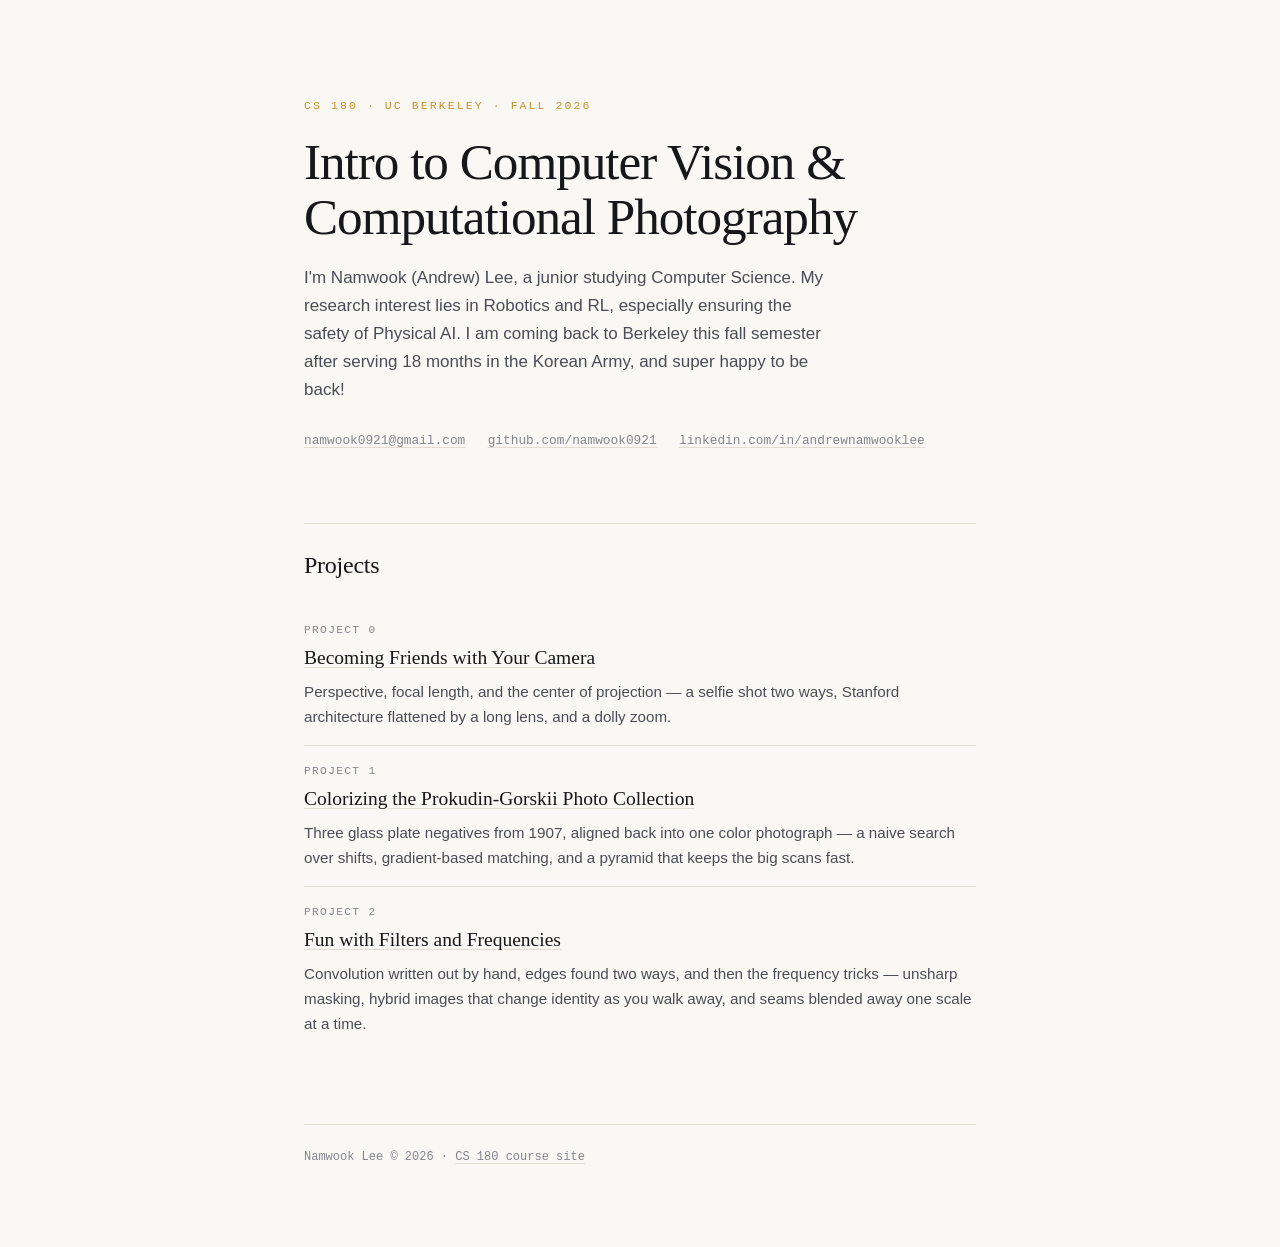
==== cs180/index.html @ e30edbf9 "Publish personal homepage with CS 180 coursework subfolder" ====
<!DOCTYPE html>
<html lang="en">
<head>
<meta charset="utf-8">
<meta name="viewport" content="width=device-width, initial-scale=1">
<title>Namwook Lee — CS 180, UC Berkeley</title>
<meta name="description" content="Coursework for CS 180: Intro to Computer Vision and Computational Photography at UC Berkeley, Fall 2026.">
<meta name="author" content="Namwook Lee">
<meta property="og:type" content="website">
<meta property="og:title" content="Namwook Lee — CS 180">
<meta property="og:description" content="Projects for CS 180 at UC Berkeley, Fall 2026.">
<link rel="icon" href="data:image/svg+xml,<svg xmlns='http://www.w3.org/2000/svg' viewBox='0 0 100 100'><rect width='100' height='100' rx='22' fill='%23003262'/><circle cx='50' cy='50' r='22' fill='none' stroke='%23fdb515' stroke-width='8'/><circle cx='50' cy='50' r='7' fill='%23fdb515'/></svg>">
<style>
  :root {
    color-scheme: light;
    --paper: #faf8f4;
    --ink: #16171a;
    --ink-2: #4a4d55;
    --ink-3: #83868f;
    --rule: #e2ddd2;
    --gold: #c9922b;   /* California Gold */
    --serif: "Iowan Old Style", "Palatino Linotype", Palatino, Georgia, serif;
    --sans: -apple-system, BlinkMacSystemFont, "Segoe UI", Helvetica, Arial, sans-serif;
    --mono: ui-monospace, SFMono-Regular, Menlo, Consolas, monospace;
  }
  @media (prefers-color-scheme: dark) {
    :root {
      color-scheme: dark;
      --paper: #0f1113; --ink: #edeae4; --ink-2: #b3b0aa; --ink-3: #7d7b76;
      --rule: #2a2e33; --gold: #f0b53f;
    }
  }

  * { box-sizing: border-box; }
  body {
    margin: 0 auto; padding: 0 1.5rem 5rem; max-width: 720px;
    background: var(--paper); color: var(--ink);
    font-family: var(--sans); font-size: 17px; line-height: 1.65;
    -webkit-font-smoothing: antialiased;
  }
  a { color: inherit; text-decoration-color: var(--rule); text-underline-offset: 3px; }
  a:hover { text-decoration-color: var(--gold); }

  header { padding: clamp(3rem, 10vw, 6rem) 0 0; }
  .course {
    font-family: var(--mono); font-size: .72rem; letter-spacing: .18em;
    text-transform: uppercase; color: var(--gold); margin: 0 0 1.2rem;
  }
  h1 {
    font-family: var(--serif); font-weight: 500; font-size: clamp(2.1rem, 6vw, 3.2rem);
    line-height: 1.08; letter-spacing: -.02em; margin: 0 0 1.2rem;
  }
  .lede { color: var(--ink-2); margin: 0 0 1.6rem; max-width: 55ch; }
  .meta {
    display: flex; flex-wrap: wrap; gap: .3rem 1.4rem;
    font-family: var(--mono); font-size: .8rem; color: var(--ink-3);
  }

  h2 {
    font-family: var(--serif); font-weight: 500; font-size: 1.5rem; letter-spacing: -.01em;
    margin: clamp(3rem, 7vw, 4.5rem) 0 1.2rem; padding-top: 1.4rem;
    border-top: 1px solid var(--rule);
  }

  ul.projects { list-style: none; margin: 0; padding: 0; }
  ul.projects li { padding: 1rem 0; border-bottom: 1px solid var(--rule); }
  ul.projects li:last-child { border-bottom: none; }
  .no {
    font-family: var(--mono); font-size: .7rem; letter-spacing: .12em;
    text-transform: uppercase; color: var(--ink-3);
  }
  .title { font-family: var(--serif); font-size: 1.22rem; margin: .15rem 0 .3rem; }
  .desc { color: var(--ink-2); font-size: .95rem; margin: 0; }
  .soon { color: var(--ink-3); }
  .soon .title { color: var(--ink-3); }

  p.body { color: var(--ink-2); max-width: 62ch; }

  footer {
    margin-top: clamp(3rem, 7vw, 4.5rem); padding-top: 1.4rem; border-top: 1px solid var(--rule);
    font-family: var(--mono); font-size: .75rem; color: var(--ink-3);
  }
</style>
</head>
<body>

<header>
  <p class="course">CS&nbsp;180 · UC Berkeley · Fall&nbsp;2026</p>
  <h1>Intro to Computer Vision &amp; Computational Photography</h1>
  <p class="lede">
    I'm Namwook (Andrew) Lee, a junior studying Computer Science. My research interest lies in
    Robotics and RL, especially ensuring the safety of Physical AI. I am coming back to Berkeley
    this fall semester after serving 18 months in the Korean Army, and super happy to be back!
  </p>
  <div class="meta">
    <a href="mailto:namwook0921@gmail.com">namwook0921@gmail.com</a>
    <a href="https://github.com/namwook0921">github.com/namwook0921</a>
    <a href="https://www.linkedin.com/in/andrewnamwooklee">linkedin.com/in/andrewnamwooklee</a>
  </div>
</header>

<main>
  <h2>Projects</h2>
  <ul class="projects">
    <li>
      <div class="no">Project 0</div>
      <div class="title"><a href="proj0/">Becoming Friends with Your Camera</a></div>
      <p class="desc">
        Perspective, focal length, and the center of projection — a selfie shot two ways, Stanford
        architecture flattened by a long lens, and a dolly zoom.
      </p>
    </li>
    <li>
      <div class="no">Project 1</div>
      <div class="title"><a href="proj1/">Colorizing the Prokudin-Gorskii Photo Collection</a></div>
      <p class="desc">
        Three glass plate negatives from 1907, aligned back into one color photograph — a naive
        search over shifts, gradient-based matching, and a pyramid that keeps the big scans fast.
      </p>
    </li>
    <li>
      <div class="no">Project 2</div>
      <div class="title"><a href="proj2/">Fun with Filters and Frequencies</a></div>
      <p class="desc">
        Convolution written out by hand, edges found two ways, and then the frequency tricks — unsharp
        masking, hybrid images that change identity as you walk away, and seams blended away one scale
        at a time.
      </p>
    </li>
  </ul>

</main>

<footer>
  Namwook Lee © 2026 ·
  <a href="https://cal-cs180.github.io/fa26/">CS 180 course site</a>
</footer>

</body>
</html>
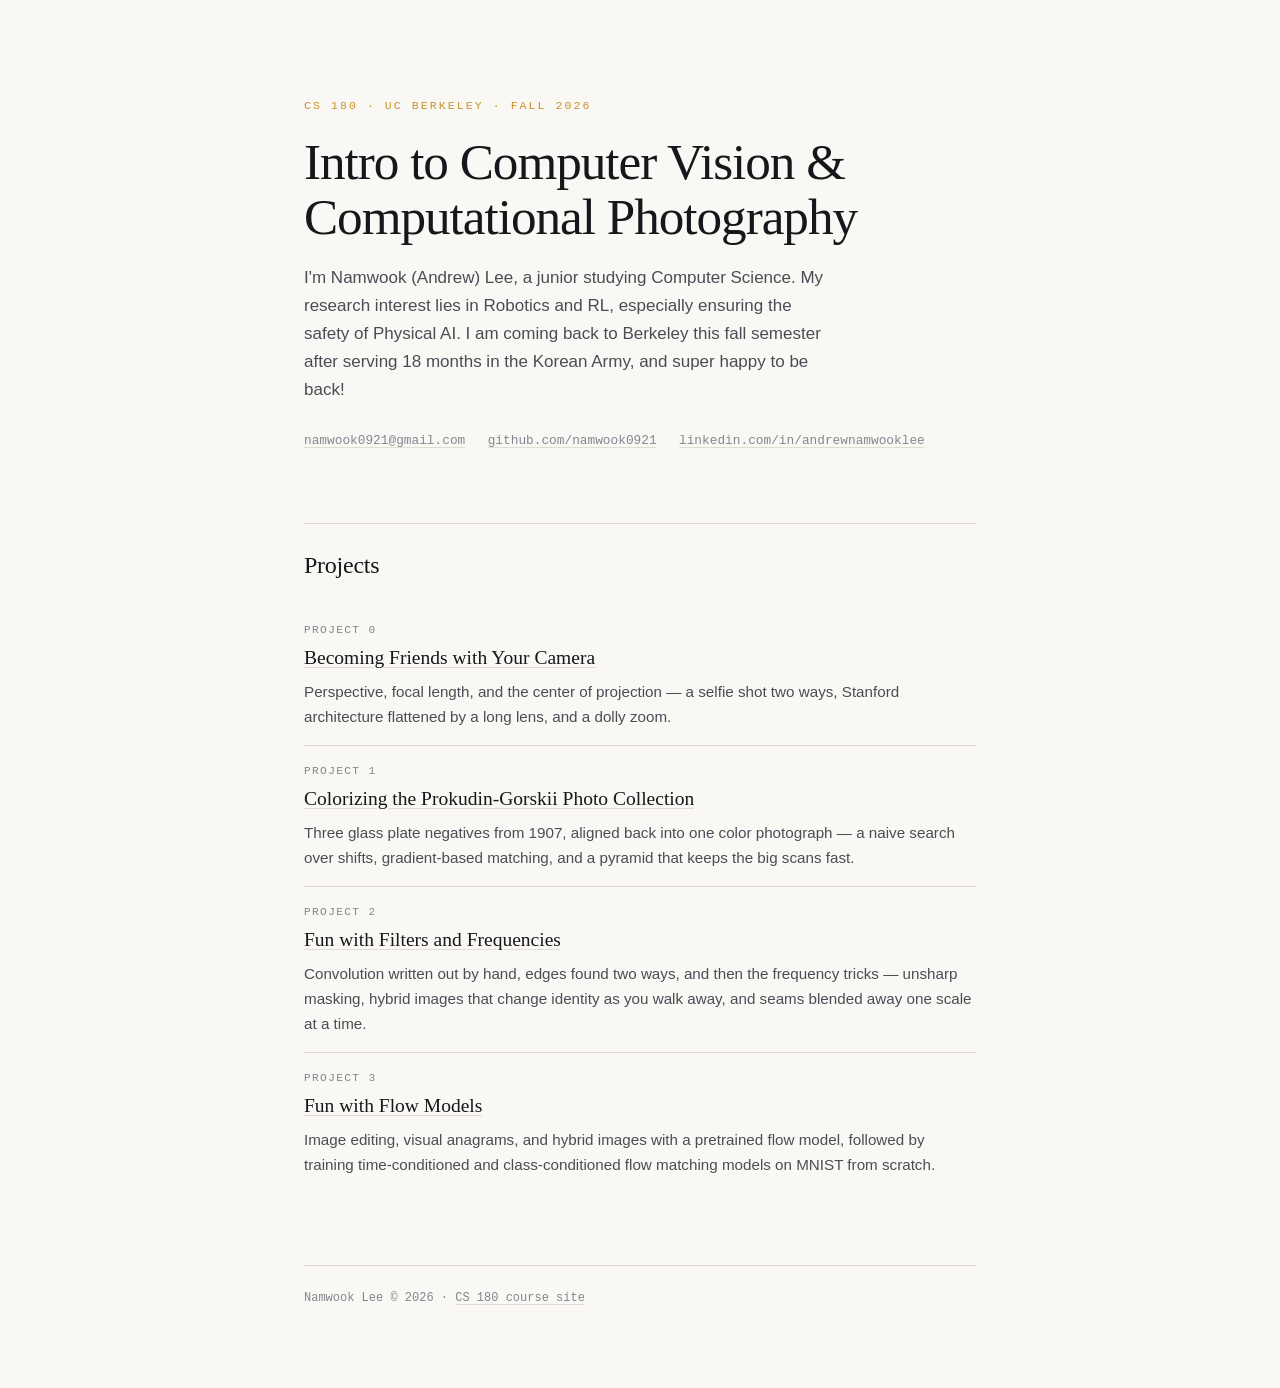
==== commit d582461d: "Link Project 3 from the CS 180 projects page" ====
--- a/cs180/index.html
+++ b/cs180/index.html
@@ -127,6 +127,14 @@
         at a time.
       </p>
     </li>
+    <li>
+      <div class="no">Project 3</div>
+      <div class="title"><a href="proj3/">Fun with Flow Models</a></div>
+      <p class="desc">
+        Image editing, visual anagrams, and hybrid images with a pretrained flow model, followed by
+        training time-conditioned and class-conditioned flow matching models on MNIST from scratch.
+      </p>
+    </li>
   </ul>
 
 </main>
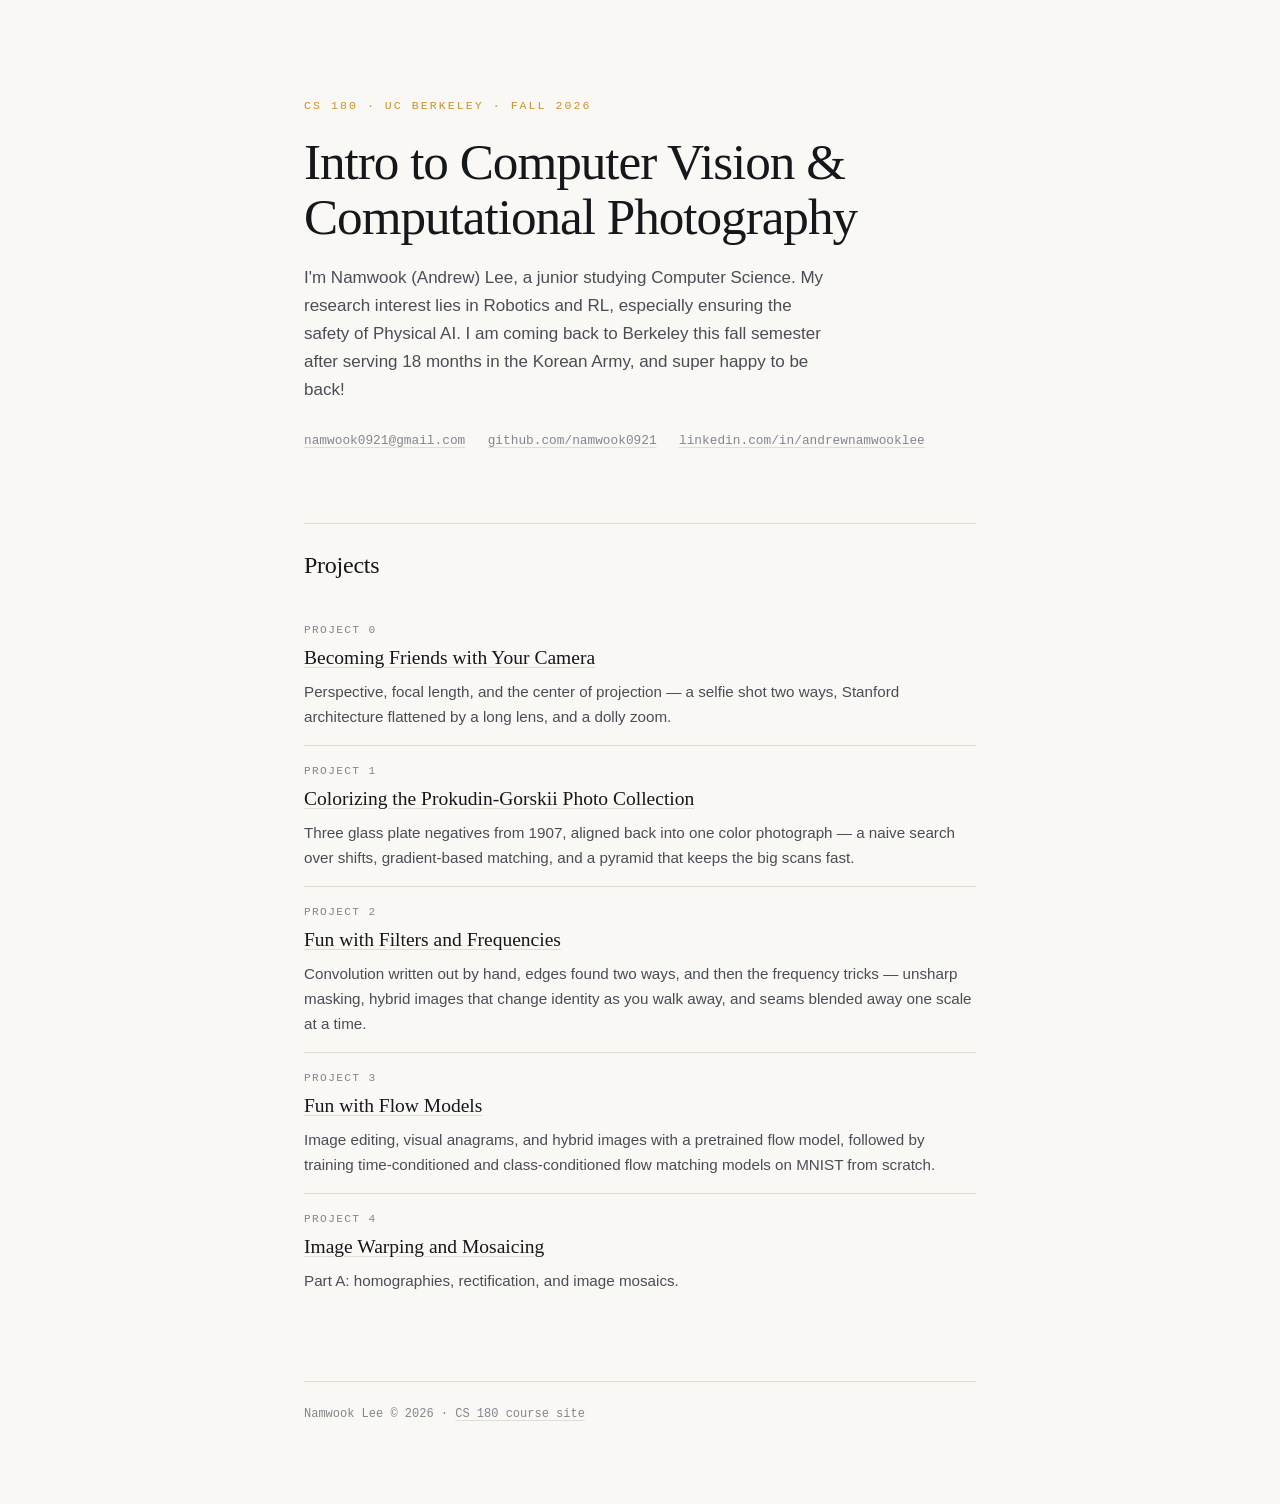
==== commit 782f9499: "Add Project 4A image warping and mosaicing website Snapchat-themed page for Part A with homographies" ====
--- a/cs180/index.html
+++ b/cs180/index.html
@@ -135,6 +135,13 @@
         training time-conditioned and class-conditioned flow matching models on MNIST from scratch.
       </p>
     </li>
+    <li>
+      <div class="no">Project 4</div>
+      <div class="title"><a href="proj4/">Image Warping and Mosaicing</a></div>
+      <p class="desc">
+        Part A: homographies, rectification, and image mosaics.
+      </p>
+    </li>
   </ul>
 
 </main>
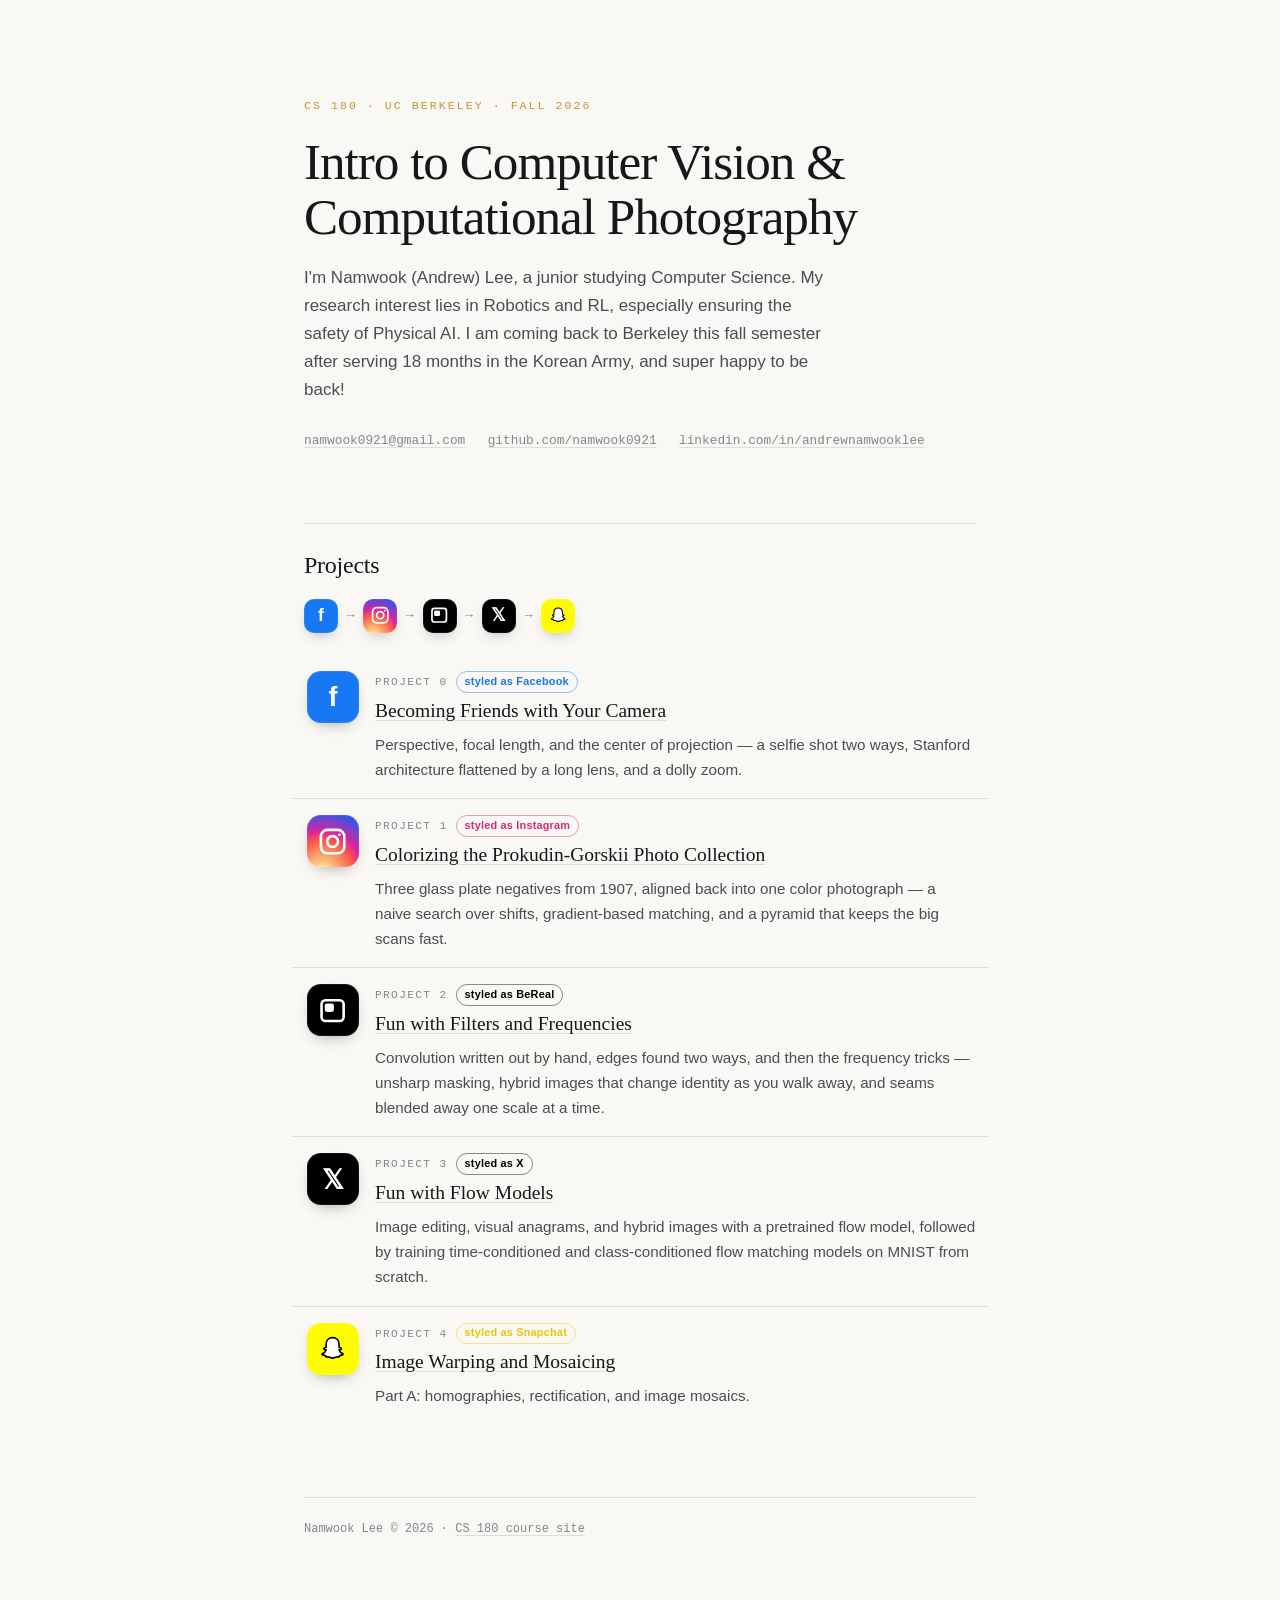
==== commit 44863870: "Show each project's social app on the CS 180 projects page Co-Authored-By: Claude Opus 5.5 <noreply@" ====
--- a/cs180/index.html
+++ b/cs180/index.html
@@ -62,9 +62,48 @@
     border-top: 1px solid var(--rule);
   }
 
+  /* Each project page is dressed up as a different social app. */
+  .fb   { --app: #1877f2; }
+  .ig   { --app: #d62976; }
+  .br   { --app: #000; }
+  .x    { --app: #000; }
+  .snap { --app: #e6c800; }
+  @media (prefers-color-scheme: dark) { .br, .x { --app: #f2f2f2; } }
+
+  .appicon {
+    width: 52px; height: 52px; border-radius: 14px; flex: none;
+    display: grid; place-items: center; color: #fff; text-decoration: none;
+    box-shadow: 0 6px 16px -8px rgba(0,0,0,.45), inset 0 0 0 1px rgba(255,255,255,.08);
+    transition: transform .15s ease;
+  }
+  .appicon svg { width: 60%; height: 60%; }
+  .appicon b { font-family: var(--sans); font-size: 1.7rem; line-height: 1; }
+  .fb .appicon   { background: #1877f2; }
+  .ig .appicon   { background: radial-gradient(circle at 30% 107%, #fdf497 0%, #fd5949 45%, #d6249f 60%, #285aeb 90%); }
+  .br .appicon   { background: #000; }
+  .x .appicon    { background: #000; }
+  .snap .appicon { background: #fffc00; color: #000; }
+  @media (prefers-color-scheme: dark) { .br .appicon, .x .appicon { box-shadow: inset 0 0 0 1px #3a3d42; } }
+
+  .apps { display: flex; flex-wrap: wrap; align-items: center; gap: .55rem; margin: -.4rem 0 1.4rem; }
+  .apps .appicon { width: 34px; height: 34px; border-radius: 10px; }
+  .apps .appicon b { font-size: 1.1rem; }
+  .apps .arrow { color: var(--ink-3); font-family: var(--mono); font-size: .8rem; }
+  .apps a:hover .appicon, ul.projects li:hover .appicon { transform: translateY(-2px) rotate(-4deg); }
+
   ul.projects { list-style: none; margin: 0; padding: 0; }
-  ul.projects li { padding: 1rem 0; border-bottom: 1px solid var(--rule); }
+  ul.projects li {
+    display: flex; gap: 1rem; align-items: flex-start;
+    padding: 1rem .8rem; margin: 0 -.8rem; border-bottom: 1px solid var(--rule);
+    border-left: 3px solid transparent; transition: background .15s ease, border-color .15s ease;
+  }
   ul.projects li:last-child { border-bottom: none; }
+  ul.projects li:hover { background: color-mix(in srgb, var(--app) 7%, transparent); border-left-color: var(--app); }
+  .styled {
+    display: inline-block; margin-left: .5rem; padding: .05rem .5rem; border-radius: 999px;
+    font-family: var(--sans); font-size: .68rem; font-weight: 600; letter-spacing: .02em; text-transform: none;
+    color: var(--app); border: 1px solid color-mix(in srgb, var(--app) 45%, transparent);
+  }
   .no {
     font-family: var(--mono); font-size: .7rem; letter-spacing: .12em;
     text-transform: uppercase; color: var(--ink-3);
@@ -101,46 +140,72 @@
 
 <main>
   <h2>Projects</h2>
+  <div class="apps" aria-label="Each project page is styled as a different social app">
+    <span class="fb"><a class="appicon" href="proj0/" aria-label="Facebook — open project"><b>f</b></a></span>
+    <span class="arrow">→</span>
+    <span class="ig"><a class="appicon" href="proj1/" aria-label="Instagram — open project"><svg viewBox="0 0 24 24" fill="none" stroke="#fff" stroke-width="2"><rect x="3" y="3" width="18" height="18" rx="5"/><circle cx="12" cy="12" r="4.2"/><circle cx="17.3" cy="6.7" r="1" fill="#fff" stroke="none"/></svg></a></span>
+    <span class="arrow">→</span>
+    <span class="br"><a class="appicon" href="proj2/" aria-label="BeReal — open project"><svg viewBox="0 0 24 24" fill="none" stroke="#fff" stroke-width="2"><rect x="3.5" y="4" width="17" height="16" rx="3"/><rect x="6" y="6.5" width="7" height="6.5" rx="1.6" fill="#fff" stroke="none"/></svg></a></span>
+    <span class="arrow">→</span>
+    <span class="x"><a class="appicon" href="proj3/" aria-label="X — open project"><b>𝕏</b></a></span>
+    <span class="arrow">→</span>
+    <span class="snap"><a class="appicon" href="proj4/" aria-label="Snapchat — open project"><svg viewBox="0 0 24 24"><path d="M12 3.5c-3 0-5 2.2-5 5.2v2.2l-1.5.8c-.5.3-.3.8.2 1l1.3.3c-.5 1.5-1.6 2.6-3.1 3.1 0 .8 1.5 1 2.5 1.2l.5 1h1.5c1 0 2 1 3.6 1s2.6-1 3.6-1h1.5l.5-1c1-.2 2.5-.4 2.5-1.2-1.5-.5-2.6-1.6-3.1-3.1l1.3-.3c.5-.2.7-.7.2-1l-1.5-.8V8.7c0-3-2-5.2-5-5.2z" fill="#fff" stroke="#000" stroke-width="1.3" stroke-linejoin="round"/></svg></a></span>
+  </div>
   <ul class="projects">
-    <li>
-      <div class="no">Project 0</div>
+    <li class="fb">
+      <a class="appicon" href="proj0/" aria-label="Facebook — open project"><b>f</b></a>
+      <div>
+      <div class="no">Project 0<span class="styled">styled as Facebook</span></div>
       <div class="title"><a href="proj0/">Becoming Friends with Your Camera</a></div>
       <p class="desc">
         Perspective, focal length, and the center of projection — a selfie shot two ways, Stanford
         architecture flattened by a long lens, and a dolly zoom.
       </p>
-    </li>
-    <li>
-      <div class="no">Project 1</div>
+      </div>
+    </li>
+    <li class="ig">
+      <a class="appicon" href="proj1/" aria-label="Instagram — open project"><svg viewBox="0 0 24 24" fill="none" stroke="#fff" stroke-width="2"><rect x="3" y="3" width="18" height="18" rx="5"/><circle cx="12" cy="12" r="4.2"/><circle cx="17.3" cy="6.7" r="1" fill="#fff" stroke="none"/></svg></a>
+      <div>
+      <div class="no">Project 1<span class="styled">styled as Instagram</span></div>
       <div class="title"><a href="proj1/">Colorizing the Prokudin-Gorskii Photo Collection</a></div>
       <p class="desc">
         Three glass plate negatives from 1907, aligned back into one color photograph — a naive
         search over shifts, gradient-based matching, and a pyramid that keeps the big scans fast.
       </p>
-    </li>
-    <li>
-      <div class="no">Project 2</div>
+      </div>
+    </li>
+    <li class="br">
+      <a class="appicon" href="proj2/" aria-label="BeReal — open project"><svg viewBox="0 0 24 24" fill="none" stroke="#fff" stroke-width="2"><rect x="3.5" y="4" width="17" height="16" rx="3"/><rect x="6" y="6.5" width="7" height="6.5" rx="1.6" fill="#fff" stroke="none"/></svg></a>
+      <div>
+      <div class="no">Project 2<span class="styled">styled as BeReal</span></div>
       <div class="title"><a href="proj2/">Fun with Filters and Frequencies</a></div>
       <p class="desc">
         Convolution written out by hand, edges found two ways, and then the frequency tricks — unsharp
         masking, hybrid images that change identity as you walk away, and seams blended away one scale
         at a time.
       </p>
-    </li>
-    <li>
-      <div class="no">Project 3</div>
+      </div>
+    </li>
+    <li class="x">
+      <a class="appicon" href="proj3/" aria-label="X — open project"><b>𝕏</b></a>
+      <div>
+      <div class="no">Project 3<span class="styled">styled as X</span></div>
       <div class="title"><a href="proj3/">Fun with Flow Models</a></div>
       <p class="desc">
         Image editing, visual anagrams, and hybrid images with a pretrained flow model, followed by
         training time-conditioned and class-conditioned flow matching models on MNIST from scratch.
       </p>
-    </li>
-    <li>
-      <div class="no">Project 4</div>
+      </div>
+    </li>
+    <li class="snap">
+      <a class="appicon" href="proj4/" aria-label="Snapchat — open project"><svg viewBox="0 0 24 24"><path d="M12 3.5c-3 0-5 2.2-5 5.2v2.2l-1.5.8c-.5.3-.3.8.2 1l1.3.3c-.5 1.5-1.6 2.6-3.1 3.1 0 .8 1.5 1 2.5 1.2l.5 1h1.5c1 0 2 1 3.6 1s2.6-1 3.6-1h1.5l.5-1c1-.2 2.5-.4 2.5-1.2-1.5-.5-2.6-1.6-3.1-3.1l1.3-.3c.5-.2.7-.7.2-1l-1.5-.8V8.7c0-3-2-5.2-5-5.2z" fill="#fff" stroke="#000" stroke-width="1.3" stroke-linejoin="round"/></svg></a>
+      <div>
+      <div class="no">Project 4<span class="styled">styled as Snapchat</span></div>
       <div class="title"><a href="proj4/">Image Warping and Mosaicing</a></div>
       <p class="desc">
         Part A: homographies, rectification, and image mosaics.
       </p>
+      </div>
     </li>
   </ul>
 
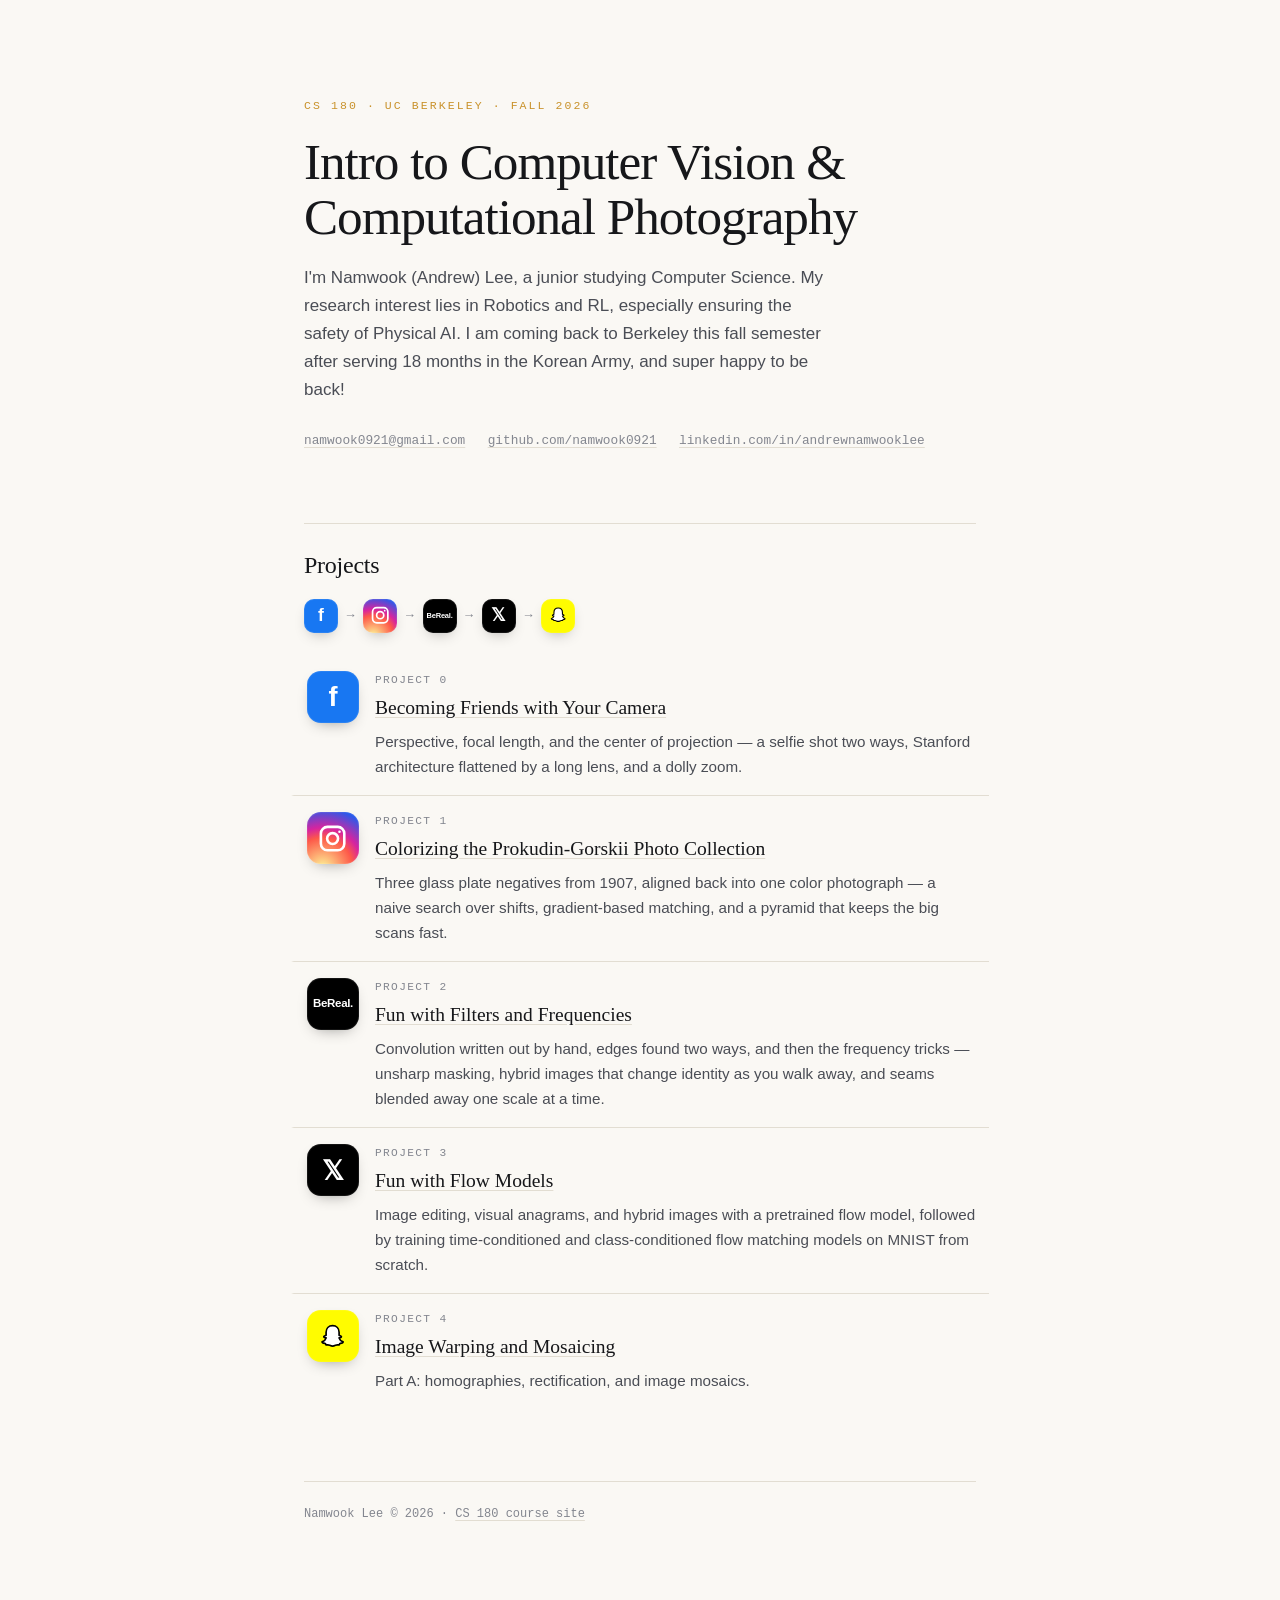
==== commit 67328ecd: "Drop app labels and use the BeReal wordmark icon on the CS 180 page Co-Authored-By: Claude Opus 5.5 " ====
--- a/cs180/index.html
+++ b/cs180/index.html
@@ -78,6 +78,7 @@
   }
   .appicon svg { width: 60%; height: 60%; }
   .appicon b { font-family: var(--sans); font-size: 1.7rem; line-height: 1; }
+  .appicon b.wordmark { font-size: .72rem; font-weight: 800; letter-spacing: -.03em; }
   .fb .appicon   { background: #1877f2; }
   .ig .appicon   { background: radial-gradient(circle at 30% 107%, #fdf497 0%, #fd5949 45%, #d6249f 60%, #285aeb 90%); }
   .br .appicon   { background: #000; }
@@ -88,6 +89,7 @@
   .apps { display: flex; flex-wrap: wrap; align-items: center; gap: .55rem; margin: -.4rem 0 1.4rem; }
   .apps .appicon { width: 34px; height: 34px; border-radius: 10px; }
   .apps .appicon b { font-size: 1.1rem; }
+  .apps .appicon b.wordmark { font-size: .47rem; }
   .apps .arrow { color: var(--ink-3); font-family: var(--mono); font-size: .8rem; }
   .apps a:hover .appicon, ul.projects li:hover .appicon { transform: translateY(-2px) rotate(-4deg); }
 
@@ -99,11 +101,6 @@
   }
   ul.projects li:last-child { border-bottom: none; }
   ul.projects li:hover { background: color-mix(in srgb, var(--app) 7%, transparent); border-left-color: var(--app); }
-  .styled {
-    display: inline-block; margin-left: .5rem; padding: .05rem .5rem; border-radius: 999px;
-    font-family: var(--sans); font-size: .68rem; font-weight: 600; letter-spacing: .02em; text-transform: none;
-    color: var(--app); border: 1px solid color-mix(in srgb, var(--app) 45%, transparent);
-  }
   .no {
     font-family: var(--mono); font-size: .7rem; letter-spacing: .12em;
     text-transform: uppercase; color: var(--ink-3);
@@ -145,7 +142,7 @@
     <span class="arrow">→</span>
     <span class="ig"><a class="appicon" href="proj1/" aria-label="Instagram — open project"><svg viewBox="0 0 24 24" fill="none" stroke="#fff" stroke-width="2"><rect x="3" y="3" width="18" height="18" rx="5"/><circle cx="12" cy="12" r="4.2"/><circle cx="17.3" cy="6.7" r="1" fill="#fff" stroke="none"/></svg></a></span>
     <span class="arrow">→</span>
-    <span class="br"><a class="appicon" href="proj2/" aria-label="BeReal — open project"><svg viewBox="0 0 24 24" fill="none" stroke="#fff" stroke-width="2"><rect x="3.5" y="4" width="17" height="16" rx="3"/><rect x="6" y="6.5" width="7" height="6.5" rx="1.6" fill="#fff" stroke="none"/></svg></a></span>
+    <span class="br"><a class="appicon" href="proj2/" aria-label="BeReal — open project"><b class="wordmark">BeReal.</b></a></span>
     <span class="arrow">→</span>
     <span class="x"><a class="appicon" href="proj3/" aria-label="X — open project"><b>𝕏</b></a></span>
     <span class="arrow">→</span>
@@ -155,7 +152,7 @@
     <li class="fb">
       <a class="appicon" href="proj0/" aria-label="Facebook — open project"><b>f</b></a>
       <div>
-      <div class="no">Project 0<span class="styled">styled as Facebook</span></div>
+      <div class="no">Project 0</div>
       <div class="title"><a href="proj0/">Becoming Friends with Your Camera</a></div>
       <p class="desc">
         Perspective, focal length, and the center of projection — a selfie shot two ways, Stanford
@@ -166,7 +163,7 @@
     <li class="ig">
       <a class="appicon" href="proj1/" aria-label="Instagram — open project"><svg viewBox="0 0 24 24" fill="none" stroke="#fff" stroke-width="2"><rect x="3" y="3" width="18" height="18" rx="5"/><circle cx="12" cy="12" r="4.2"/><circle cx="17.3" cy="6.7" r="1" fill="#fff" stroke="none"/></svg></a>
       <div>
-      <div class="no">Project 1<span class="styled">styled as Instagram</span></div>
+      <div class="no">Project 1</div>
       <div class="title"><a href="proj1/">Colorizing the Prokudin-Gorskii Photo Collection</a></div>
       <p class="desc">
         Three glass plate negatives from 1907, aligned back into one color photograph — a naive
@@ -175,9 +172,9 @@
       </div>
     </li>
     <li class="br">
-      <a class="appicon" href="proj2/" aria-label="BeReal — open project"><svg viewBox="0 0 24 24" fill="none" stroke="#fff" stroke-width="2"><rect x="3.5" y="4" width="17" height="16" rx="3"/><rect x="6" y="6.5" width="7" height="6.5" rx="1.6" fill="#fff" stroke="none"/></svg></a>
-      <div>
-      <div class="no">Project 2<span class="styled">styled as BeReal</span></div>
+      <a class="appicon" href="proj2/" aria-label="BeReal — open project"><b class="wordmark">BeReal.</b></a>
+      <div>
+      <div class="no">Project 2</div>
       <div class="title"><a href="proj2/">Fun with Filters and Frequencies</a></div>
       <p class="desc">
         Convolution written out by hand, edges found two ways, and then the frequency tricks — unsharp
@@ -189,7 +186,7 @@
     <li class="x">
       <a class="appicon" href="proj3/" aria-label="X — open project"><b>𝕏</b></a>
       <div>
-      <div class="no">Project 3<span class="styled">styled as X</span></div>
+      <div class="no">Project 3</div>
       <div class="title"><a href="proj3/">Fun with Flow Models</a></div>
       <p class="desc">
         Image editing, visual anagrams, and hybrid images with a pretrained flow model, followed by
@@ -200,7 +197,7 @@
     <li class="snap">
       <a class="appicon" href="proj4/" aria-label="Snapchat — open project"><svg viewBox="0 0 24 24"><path d="M12 3.5c-3 0-5 2.2-5 5.2v2.2l-1.5.8c-.5.3-.3.8.2 1l1.3.3c-.5 1.5-1.6 2.6-3.1 3.1 0 .8 1.5 1 2.5 1.2l.5 1h1.5c1 0 2 1 3.6 1s2.6-1 3.6-1h1.5l.5-1c1-.2 2.5-.4 2.5-1.2-1.5-.5-2.6-1.6-3.1-3.1l1.3-.3c.5-.2.7-.7.2-1l-1.5-.8V8.7c0-3-2-5.2-5-5.2z" fill="#fff" stroke="#000" stroke-width="1.3" stroke-linejoin="round"/></svg></a>
       <div>
-      <div class="no">Project 4<span class="styled">styled as Snapchat</span></div>
+      <div class="no">Project 4</div>
       <div class="title"><a href="proj4/">Image Warping and Mosaicing</a></div>
       <p class="desc">
         Part A: homographies, rectification, and image mosaics.
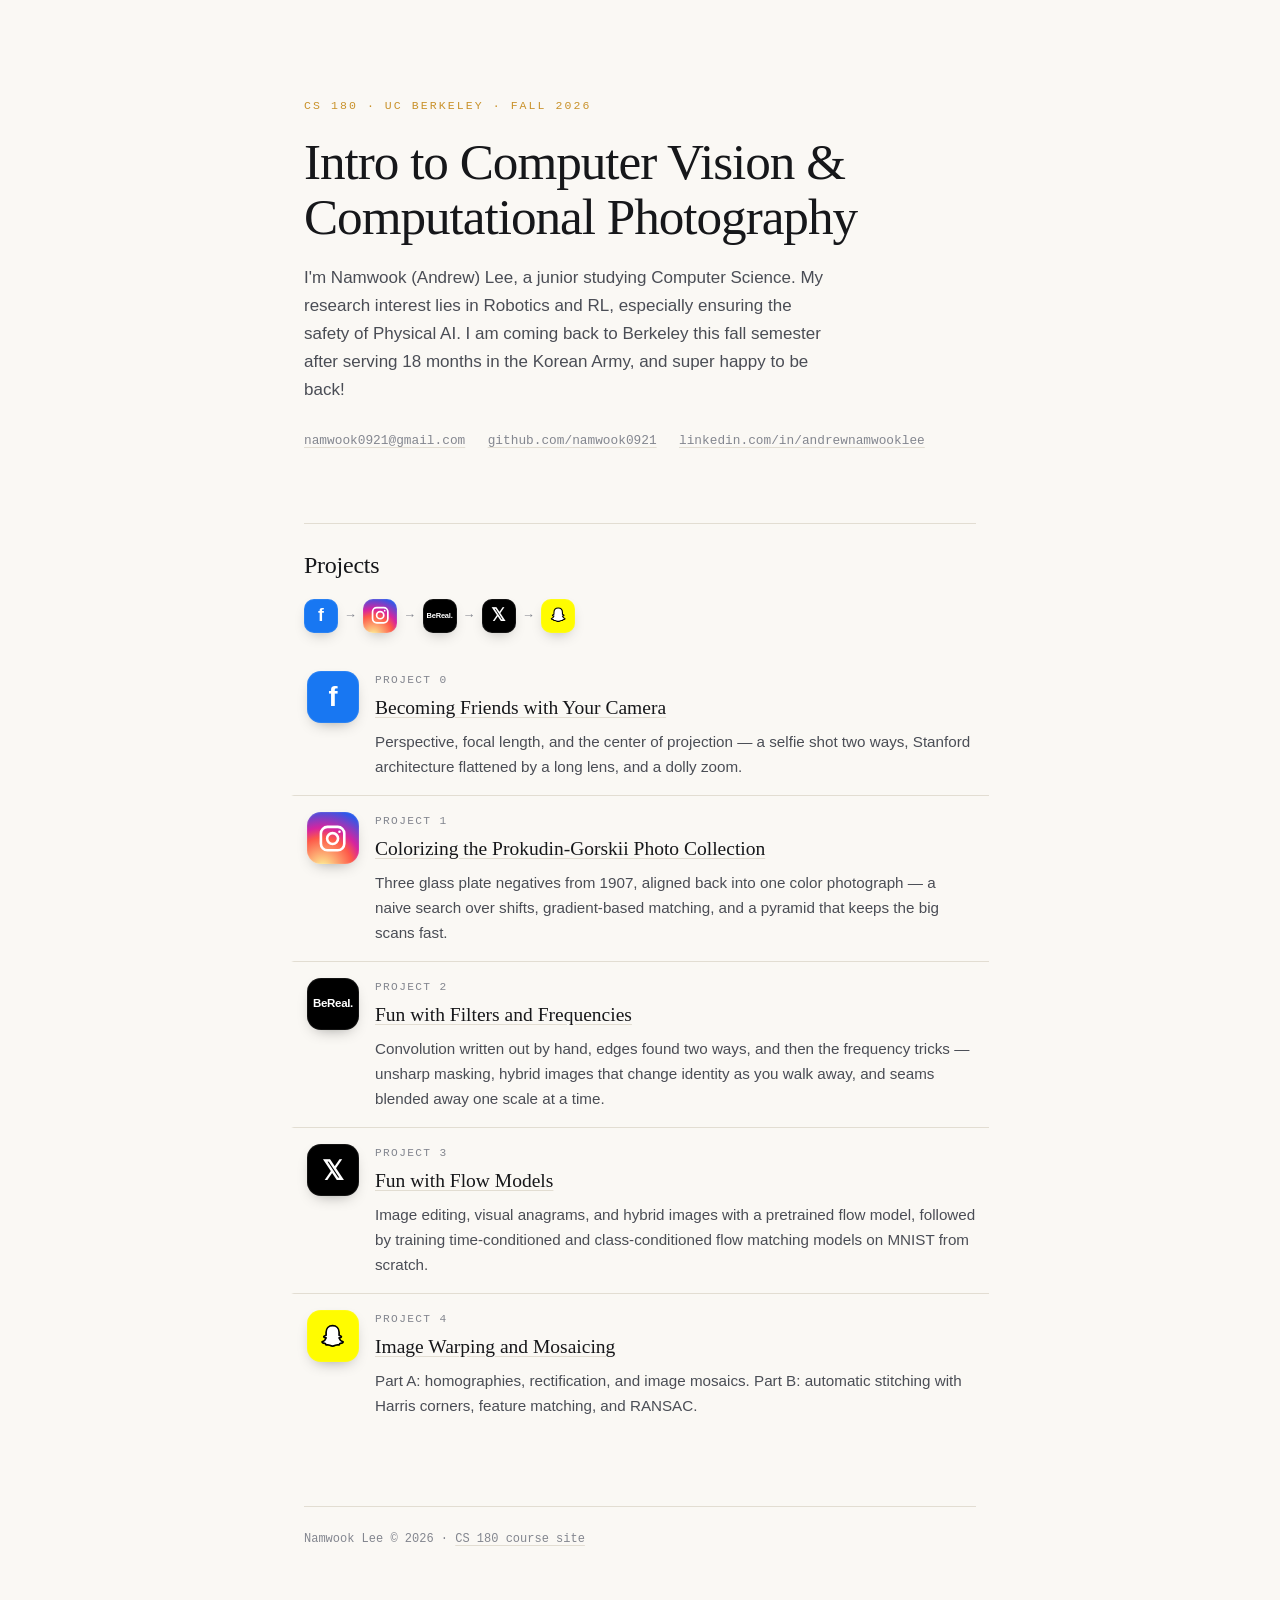
==== commit f5965332: "Add Project 4B autostitching to the Project 4 page Part B sections for Harris corners and ANMS, feat" ====
--- a/cs180/index.html
+++ b/cs180/index.html
@@ -200,7 +200,7 @@
       <div class="no">Project 4</div>
       <div class="title"><a href="proj4/">Image Warping and Mosaicing</a></div>
       <p class="desc">
-        Part A: homographies, rectification, and image mosaics.
+        Part A: homographies, rectification, and image mosaics. Part B: automatic stitching with Harris corners, feature matching, and RANSAC.
       </p>
       </div>
     </li>
